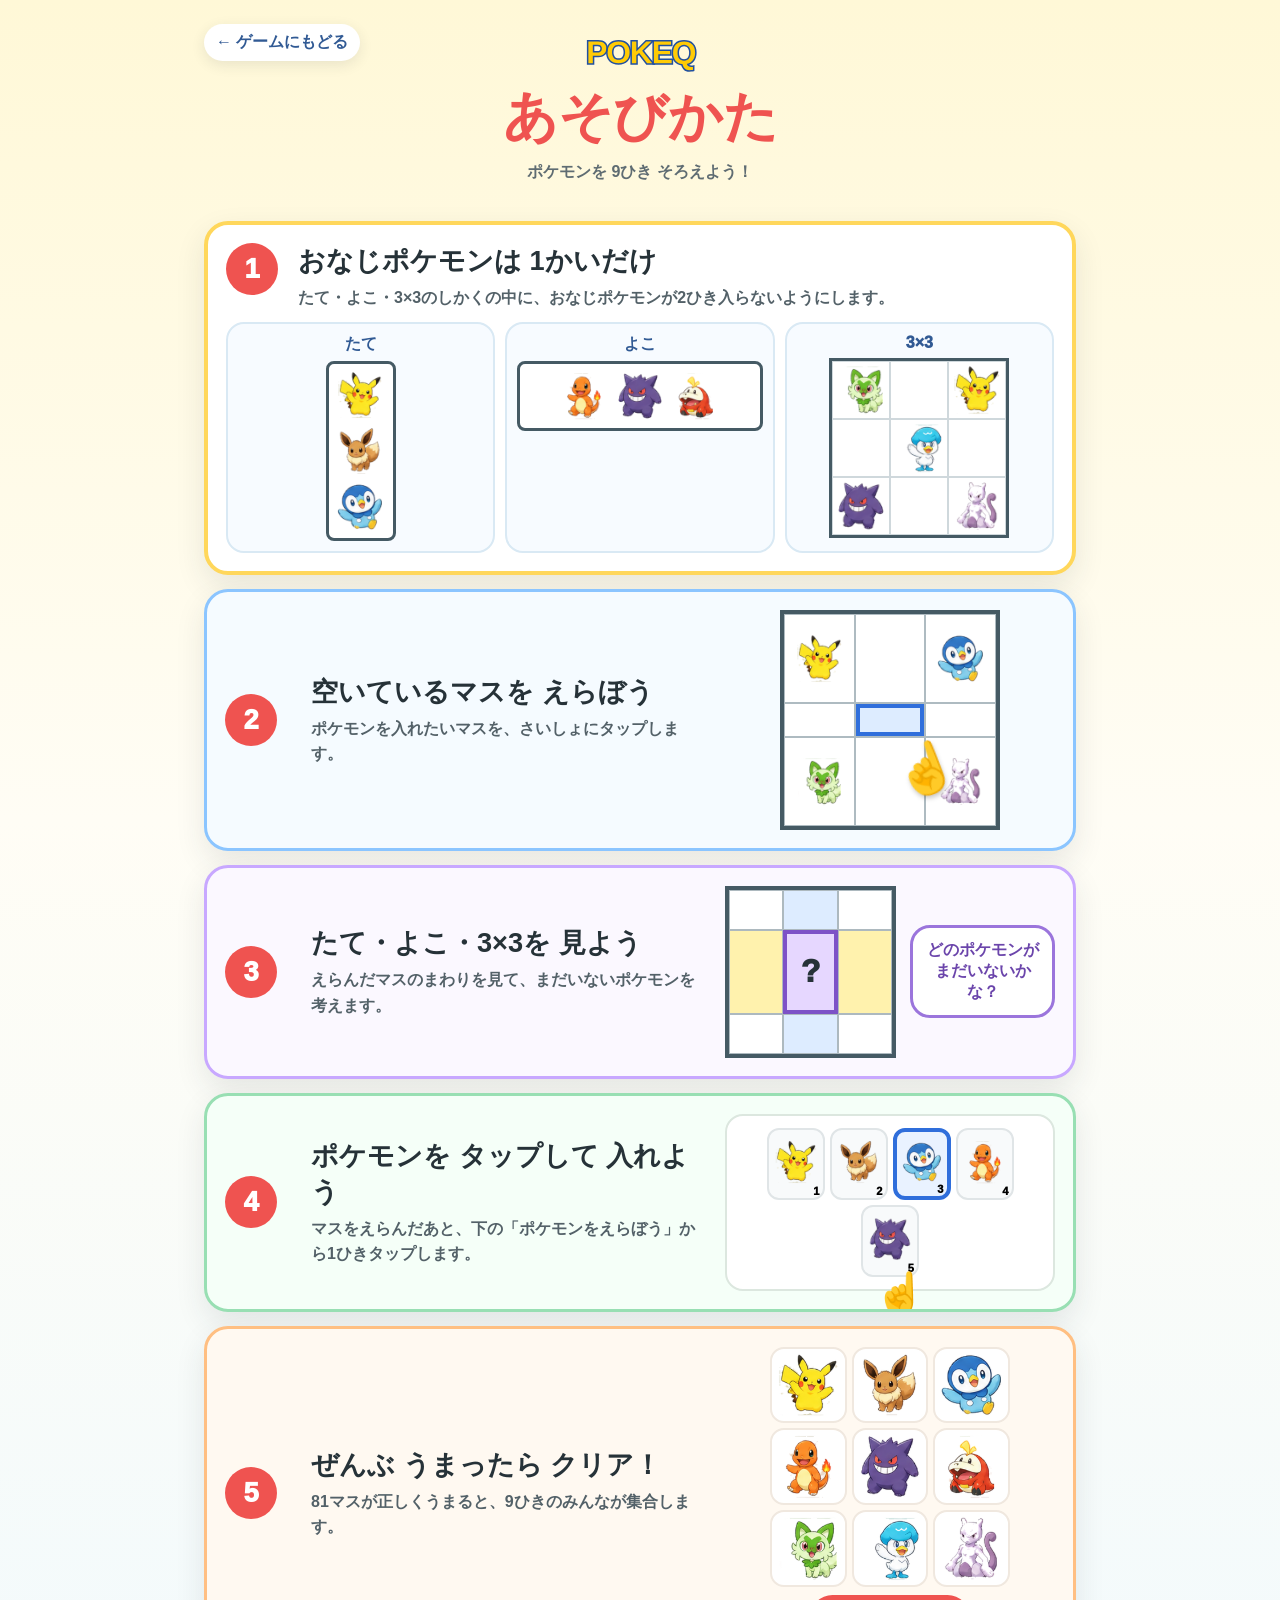
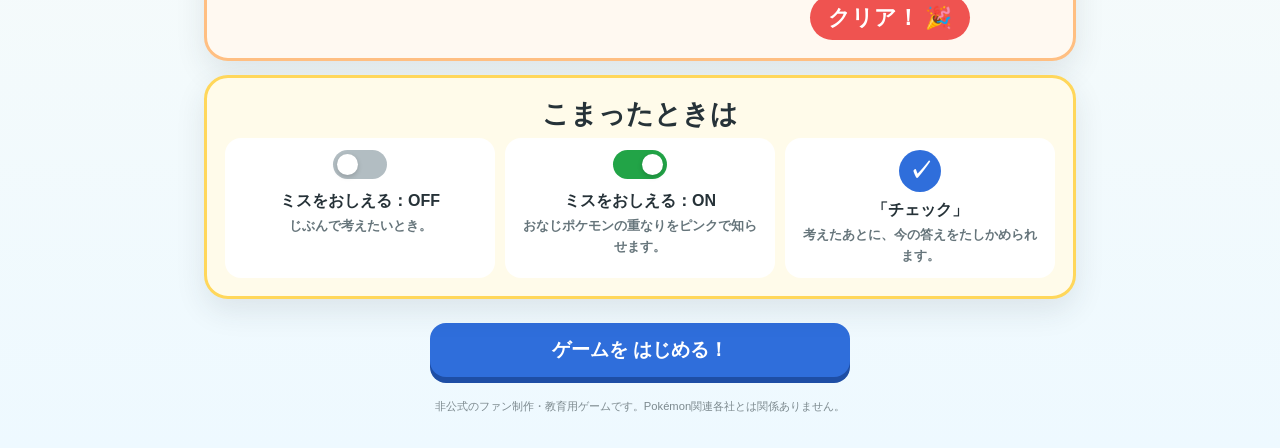
==== howto.html @ b2d79b50 "Add files via upload" ====
<!doctype html>
<html lang="ja">
<head>
  <meta charset="utf-8" />
  <meta name="viewport" content="width=device-width, initial-scale=1, viewport-fit=cover" />
  <meta name="theme-color" content="#fff7d6" />
  <title>あそびかた | POKEQ</title>
  <link rel="stylesheet" href="howto.css" />
</head>
<body>
  <main class="guide-shell">
    <header class="guide-header">
      <a class="back-btn" href="index.html">← ゲームにもどる</a>
      <div class="guide-title-wrap">
        <p class="guide-brand">POKEQ</p>
        <h1>あそびかた</h1>
        <p>ポケモンを 9ひき そろえよう！</p>
      </div>
    </header>

    <section class="rule-card">
      <div class="rule-number">1</div>
      <div class="rule-text">
        <h2>おなじポケモンは 1かいだけ</h2>
        <p><strong>たて</strong>・<strong>よこ</strong>・<strong>3×3のしかく</strong>の中に、おなじポケモンが2ひき入らないようにします。</p>
      </div>
      <div class="rule-visual triple-example" aria-label="たて、よこ、3×3のルールの例">
        <div class="mini-rule">
          <span>たて</span>
          <div class="line vertical-line">
            <img src="images/1_pikachu.png" alt="ピカチュウ"><img src="images/2_eevee.png" alt="イーブイ"><img src="images/3_piplup.png" alt="ポッチャマ">
          </div>
        </div>
        <div class="mini-rule">
          <span>よこ</span>
          <div class="line horizontal-line">
            <img src="images/4_charmander.png" alt="ヒトカゲ"><img src="images/5_gengar.png" alt="ゲンガー"><img src="images/6_fuecoco.png" alt="ホゲータ">
          </div>
        </div>
        <div class="mini-rule">
          <span>3×3</span>
          <div class="block3">
            <img src="images/7_sprigatito.png" alt="ニャオハ"><span></span><img src="images/1_pikachu.png" alt="ピカチュウ">
            <span></span><img src="images/8_quaxly.png" alt="クワッス"><span></span>
            <img src="images/5_gengar.png" alt="ゲンガー"><span></span><img src="images/9_mewtwo.png" alt="ミュウツー">
          </div>
        </div>
      </div>
    </section>

    <section class="step-card blue">
      <div class="step-number">2</div>
      <div class="step-copy">
        <h2>空いているマスを えらぼう</h2>
        <p>ポケモンを入れたいマスを、さいしょにタップします。</p>
      </div>
      <div class="board-picture select-picture" aria-hidden="true">
        <div class="bcell"><img src="images/1_pikachu.png"></div><div class="bcell"></div><div class="bcell"><img src="images/3_piplup.png"></div>
        <div class="bcell"></div><div class="bcell chosen"></div><div class="bcell"></div>
        <div class="bcell"><img src="images/7_sprigatito.png"></div><div class="bcell"></div><div class="bcell"><img src="images/9_mewtwo.png"></div>
        <div class="finger">☝️</div>
      </div>
    </section>

    <section class="step-card purple">
      <div class="step-number">3</div>
      <div class="step-copy">
        <h2>たて・よこ・3×3を 見よう</h2>
        <p>えらんだマスのまわりを見て、<strong>まだいないポケモン</strong>を考えます。</p>
      </div>
      <div class="look-picture" aria-label="たて、よこ、3×3を見るイラスト">
        <div class="look-grid">
          <span></span><span class="col-hi"></span><span></span>
          <span class="row-hi"></span><span class="focus">?</span><span class="row-hi"></span>
          <span></span><span class="col-hi"></span><span></span>
        </div>
        <div class="thought">どのポケモンが<br>まだいないかな？</div>
      </div>
    </section>

    <section class="step-card green">
      <div class="step-number">4</div>
      <div class="step-copy">
        <h2>ポケモンを タップして 入れよう</h2>
        <p>マスをえらんだあと、下の「ポケモンをえらぼう」から1ひきタップします。</p>
      </div>
      <div class="palette-picture" aria-label="ポケモンを選ぶイラスト">
        <button><img src="images/1_pikachu.png" alt="ピカチュウ"><small>1</small></button>
        <button><img src="images/2_eevee.png" alt="イーブイ"><small>2</small></button>
        <button class="picked"><img src="images/3_piplup.png" alt="ポッチャマ"><small>3</small></button>
        <button><img src="images/4_charmander.png" alt="ヒトカゲ"><small>4</small></button>
        <button><img src="images/5_gengar.png" alt="ゲンガー"><small>5</small></button>
        <span class="tap-mark">☝️</span>
      </div>
    </section>

    <section class="step-card orange">
      <div class="step-number">5</div>
      <div class="step-copy">
        <h2>ぜんぶ うまったら クリア！</h2>
        <p>81マスが正しくうまると、9ひきのみんなが集合します。</p>
      </div>
      <div class="finish-picture" aria-label="クリアのイラスト">
        <div class="party-grid">
          <img src="images/1_pikachu.png" alt="ピカチュウ"><img src="images/2_eevee.png" alt="イーブイ"><img src="images/3_piplup.png" alt="ポッチャマ">
          <img src="images/4_charmander.png" alt="ヒトカゲ"><img src="images/5_gengar.png" alt="ゲンガー"><img src="images/6_fuecoco.png" alt="ホゲータ">
          <img src="images/7_sprigatito.png" alt="ニャオハ"><img src="images/8_quaxly.png" alt="クワッス"><img src="images/9_mewtwo.png" alt="ミュウツー">
        </div>
        <strong>クリア！ 🎉</strong>
      </div>
    </section>

    <section class="help-card">
      <h2>こまったときは</h2>
      <div class="help-grid">
        <div><span class="fake-switch off"><i></i></span><strong>ミスをおしえる：OFF</strong><p>じぶんで考えたいとき。</p></div>
        <div><span class="fake-switch on"><i></i></span><strong>ミスをおしえる：ON</strong><p>おなじポケモンの重なりをピンクで知らせます。</p></div>
        <div><span class="check-icon">✓</span><strong>「チェック」</strong><p>考えたあとに、今の答えをたしかめられます。</p></div>
      </div>
    </section>

    <a class="start-btn" href="index.html">ゲームを はじめる！</a>

    <footer>非公式のファン制作・教育用ゲームです。Pokémon関連各社とは関係ありません。</footer>
  </main>
</body>
</html>
---- howto.css ----
:root {
  --ink:#263238; --blue:#2f6edb; --yellow:#ffcb05; --red:#ef5350; --green:#22a447;
}
* { box-sizing:border-box; }
html,body { margin:0; min-height:100%; font-family:-apple-system,BlinkMacSystemFont,"Segoe UI","Hiragino Sans","Yu Gothic","Meiryo",sans-serif; color:var(--ink); }
body { background:linear-gradient(180deg,#fff8d7,#fffdf5 40%,#eef9ff); }
.guide-shell { width:min(900px,100%); margin:0 auto; padding:14px 14px 34px; }
.guide-header { position:relative; text-align:center; padding:14px 8px 22px; }
.back-btn { display:inline-block; position:absolute; left:0; top:10px; text-decoration:none; color:#315a94; background:white; padding:8px 12px; border-radius:999px; font-weight:900; box-shadow:0 4px 14px rgba(38,50,56,.1); }
.guide-brand { margin:0; color:#ffcb05; -webkit-text-stroke:1.5px #2150a0; font-size:2rem; font-weight:1000; letter-spacing:-.04em; }
.guide-title-wrap h1 { margin:2px 0 0; font-size:clamp(2rem,8vw,3.4rem); color:#ef5350; }
.guide-title-wrap > p:last-child { margin:5px 0 0; font-weight:900; color:#5f6c72; }
.rule-card,.step-card,.help-card { position:relative; margin:14px 0; padding:18px; border-radius:24px; background:white; box-shadow:0 12px 30px rgba(38,50,56,.1); overflow:hidden; }
.rule-card { border:4px solid #ffd75b; }
.step-card { display:grid; grid-template-columns:70px 1fr minmax(220px,330px); gap:16px; align-items:center; border:3px solid transparent; }
.step-card.blue{ border-color:#8bc5ff; background:#f5fbff; } .step-card.purple{ border-color:#c8a8ff; background:#fbf8ff; } .step-card.green{ border-color:#98dfb3; background:#f5fff8; } .step-card.orange{ border-color:#ffbf82; background:#fff9f1; }
.rule-number,.step-number { width:52px; height:52px; display:grid; place-items:center; border-radius:50%; color:white; font-weight:1000; font-size:1.7rem; background:#ef5350; }
.rule-card { display:grid; grid-template-columns:60px 1fr; gap:12px; }
.rule-visual { grid-column:1/-1; }
h2 { margin:0 0 6px; font-size:clamp(1.25rem,4vw,1.7rem); }
p { line-height:1.6; }
.rule-text p,.step-copy p { margin:0; font-weight:700; color:#536168; }
.triple-example { display:grid; grid-template-columns:repeat(3,1fr); gap:10px; }
.mini-rule { border-radius:18px; padding:10px; background:#f7fbff; border:2px solid #d9e9f4; text-align:center; font-weight:1000; }
.mini-rule>span { display:block; margin-bottom:6px; color:#315a94; }
.line { margin:auto; display:flex; justify-content:center; gap:2px; background:white; border:3px solid #455a64; border-radius:8px; padding:4px; }
.line img { width:54px; height:54px; object-fit:contain; }
.vertical-line { width:70px; flex-direction:column; }
.horizontal-line { min-height:70px; align-items:center; }
.block3 { width:180px; height:180px; margin:auto; display:grid; grid-template-columns:repeat(3,1fr); border:3px solid #455a64; background:white; }
.block3>* { border:1px solid #cfd8dc; min-width:0; min-height:0; }
.block3 img { width:100%; height:100%; object-fit:contain; }
.board-picture { position:relative; display:grid; grid-template-columns:repeat(3,1fr); width:220px; aspect-ratio:1; background:white; border:4px solid #455a64; justify-self:center; }
.bcell { border:1px solid #aebbc1; display:grid; place-items:center; min-width:0; }
.bcell img { width:80%; height:80%; object-fit:contain; }
.bcell.chosen { background:#ddecff; box-shadow:inset 0 0 0 4px #2f6edb; }
.finger { position:absolute; font-size:3rem; right:42px; bottom:28px; transform:rotate(-20deg); filter:drop-shadow(0 3px 2px rgba(0,0,0,.2)); }
.look-picture { display:flex; gap:14px; align-items:center; justify-content:center; }
.look-grid { width:190px; aspect-ratio:1; display:grid; grid-template-columns:repeat(3,1fr); border:4px solid #455a64; background:white; }
.look-grid span { border:1px solid #adb9bf; display:grid; place-items:center; font-weight:1000; }
.look-grid .row-hi { background:#fff2ad; } .look-grid .col-hi { background:#ddecff; } .look-grid .focus { background:#e6d7ff; border:4px solid #7d52c7; font-size:2rem; }
.thought { padding:12px; border-radius:20px; background:white; border:3px solid #9b75dc; color:#6b45ab; font-weight:1000; text-align:center; }
.palette-picture { position:relative; display:flex; flex-wrap:wrap; gap:5px; justify-content:center; padding:12px; border-radius:18px; background:white; border:2px solid #dce7df; }
.palette-picture button { position:relative; width:58px; height:72px; border:2px solid #e0e5e7; border-radius:12px; background:#f8fafb; padding:2px; pointer-events:none; }
.palette-picture button.picked { border:4px solid #2f6edb; background:#e9f2ff; }
.palette-picture img { width:100%; height:54px; object-fit:contain; }
.palette-picture small { position:absolute; right:3px; bottom:1px; font-weight:1000; }
.tap-mark { position:absolute; left:45%; bottom:-28px; font-size:2.5rem; }
.finish-picture { text-align:center; }
.party-grid { width:240px; margin:0 auto 8px; display:grid; grid-template-columns:repeat(3,1fr); gap:5px; }
.party-grid img { width:100%; aspect-ratio:1; object-fit:contain; background:white; border-radius:14px; border:2px solid #f0e8df; }
.finish-picture strong { display:inline-block; padding:8px 18px; border-radius:999px; background:#ef5350; color:white; font-size:1.35rem; }
.help-card { background:#fffbea; border:3px solid #ffd75b; }
.help-card h2 { text-align:center; }
.help-grid { display:grid; grid-template-columns:repeat(3,1fr); gap:10px; }
.help-grid>div { padding:12px; border-radius:16px; background:white; text-align:center; }
.help-grid strong { display:block; margin:8px 0 3px; }
.help-grid p { margin:0; font-size:.82rem; color:#66757b; font-weight:700; }
.fake-switch { position:relative; display:inline-block; width:54px; height:29px; border-radius:99px; background:#b2bdc2; }
.fake-switch i { position:absolute; top:4px; left:4px; width:21px; height:21px; border-radius:50%; background:white; box-shadow:0 2px 5px rgba(0,0,0,.18); }
.fake-switch.on { background:#22a447; } .fake-switch.on i { left:29px; }
.check-icon { width:42px; height:42px; margin:auto; display:grid; place-items:center; border-radius:50%; background:#2f6edb; color:white; font-size:1.5rem; font-weight:1000; }
.start-btn { display:block; width:min(420px,100%); margin:24px auto 10px; padding:14px; border-radius:16px; background:#2f6edb; color:white; text-align:center; text-decoration:none; font-weight:1000; font-size:1.2rem; box-shadow:0 6px 0 #1e4ea5; }
footer { margin-top:22px; text-align:center; font-size:.7rem; color:#7c898e; }
@media(max-width:720px){
  .guide-header { padding-top:60px; } .back-btn { left:50%; transform:translateX(-50%); white-space:nowrap; }
  .step-card { grid-template-columns:56px 1fr; } .step-card> :nth-child(3) { grid-column:1/-1; }
  .triple-example { grid-template-columns:1fr; }
  .horizontal-line { width:min(240px,100%); }
  .help-grid { grid-template-columns:1fr; }
  .rule-card { grid-template-columns:52px 1fr; }
}
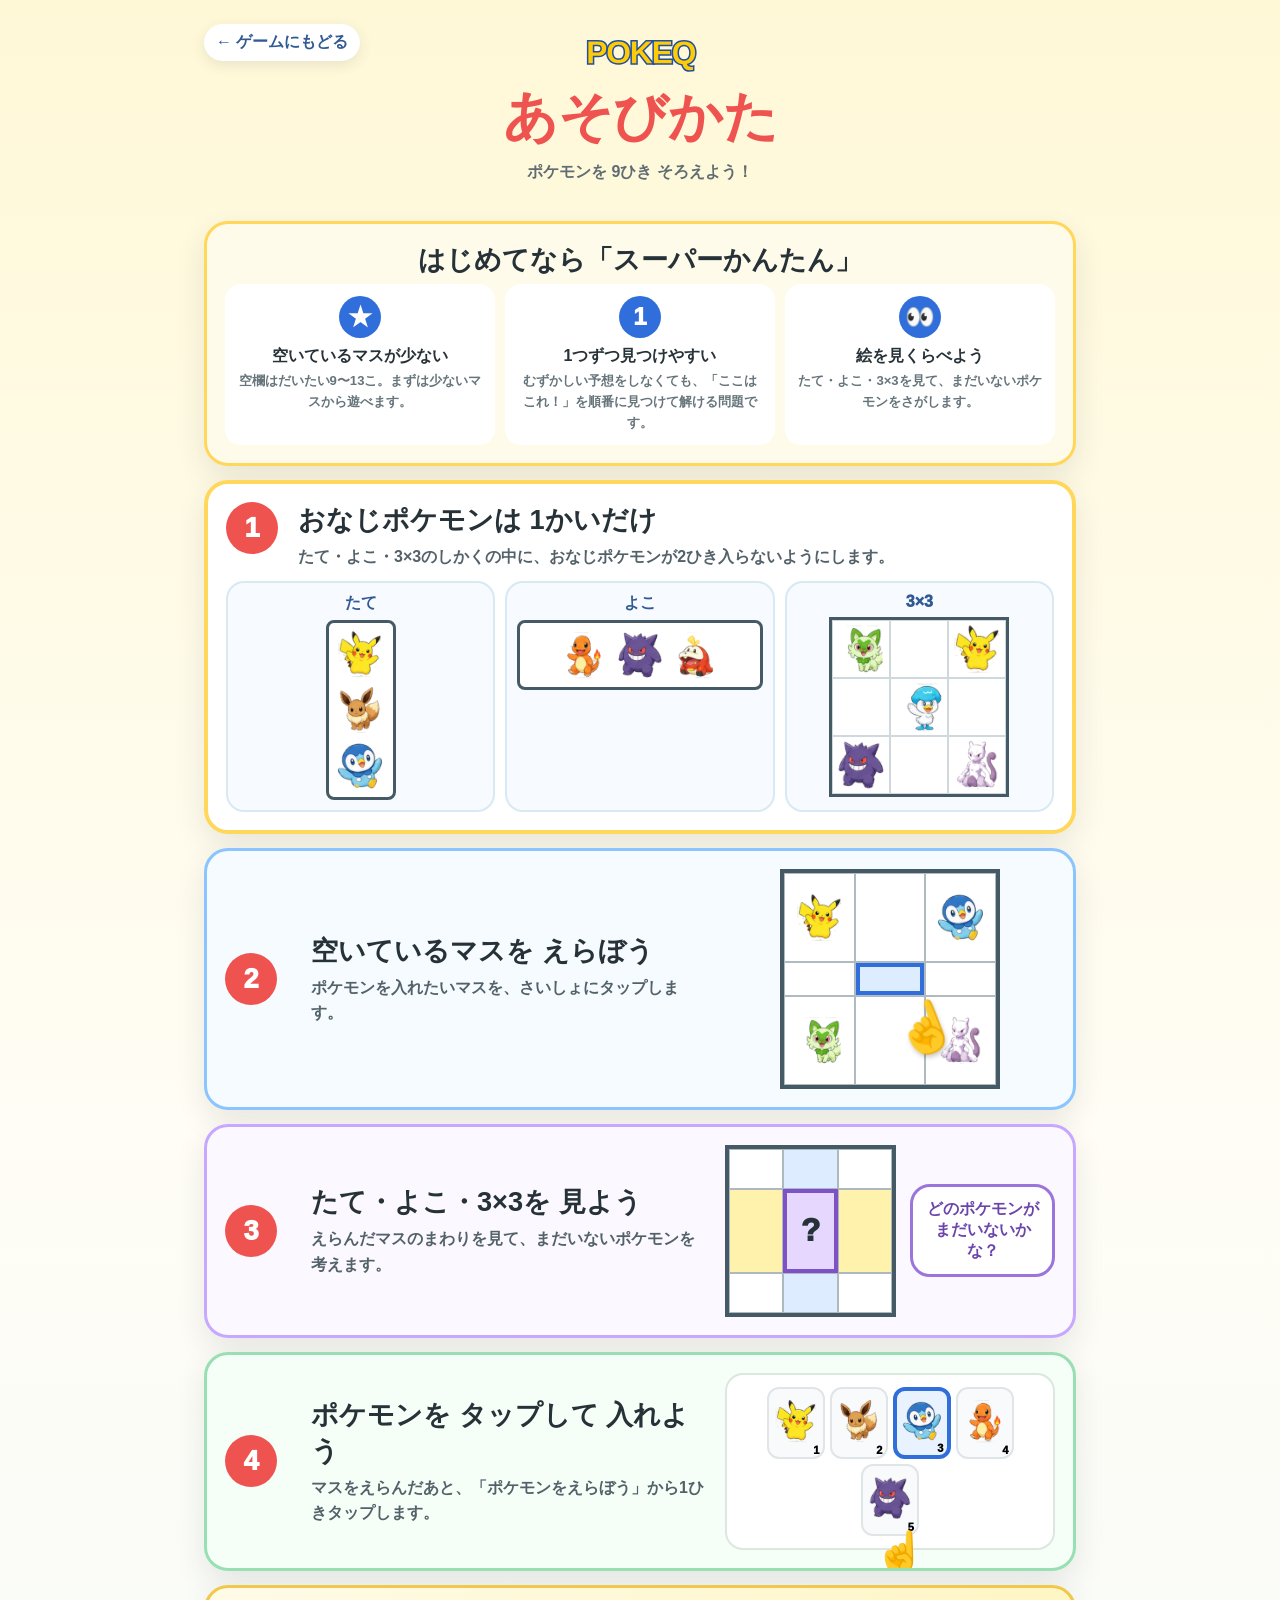
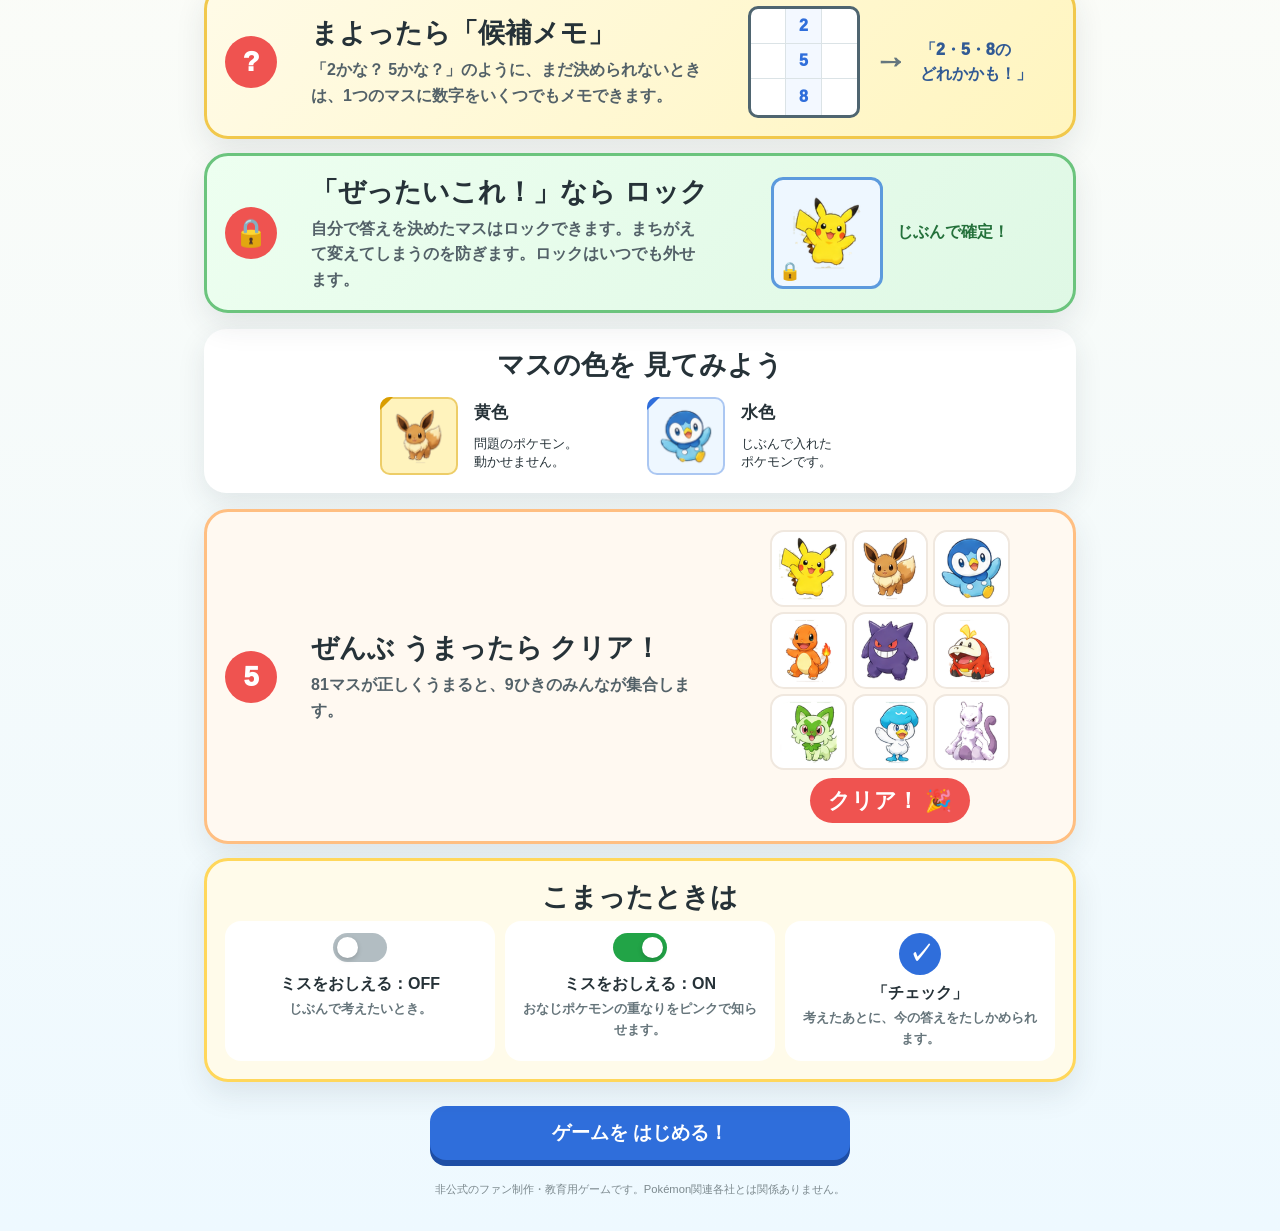
==== commit 30346f0b: "Add files via upload" ====
--- a/howto.html
+++ b/howto.html
@@ -18,6 +18,15 @@
       </div>
     </header>
 
+    <section class="help-card starter-card">
+      <h2>はじめてなら「スーパーかんたん」</h2>
+      <div class="help-grid">
+        <div><span class="check-icon">★</span><strong>空いているマスが少ない</strong><p>空欄はだいたい9〜13こ。まずは少ないマスから遊べます。</p></div>
+        <div><span class="check-icon">1</span><strong>1つずつ見つけやすい</strong><p>むずかしい予想をしなくても、「ここはこれ！」を順番に見つけて解ける問題です。</p></div>
+        <div><span class="check-icon">👀</span><strong>絵を見くらべよう</strong><p>たて・よこ・3×3を見て、まだいないポケモンをさがします。</p></div>
+      </div>
+    </section>
+
     <section class="rule-card">
       <div class="rule-number">1</div>
       <div class="rule-text">
@@ -25,35 +34,15 @@
         <p><strong>たて</strong>・<strong>よこ</strong>・<strong>3×3のしかく</strong>の中に、おなじポケモンが2ひき入らないようにします。</p>
       </div>
       <div class="rule-visual triple-example" aria-label="たて、よこ、3×3のルールの例">
-        <div class="mini-rule">
-          <span>たて</span>
-          <div class="line vertical-line">
-            <img src="images/1_pikachu.png" alt="ピカチュウ"><img src="images/2_eevee.png" alt="イーブイ"><img src="images/3_piplup.png" alt="ポッチャマ">
-          </div>
-        </div>
-        <div class="mini-rule">
-          <span>よこ</span>
-          <div class="line horizontal-line">
-            <img src="images/4_charmander.png" alt="ヒトカゲ"><img src="images/5_gengar.png" alt="ゲンガー"><img src="images/6_fuecoco.png" alt="ホゲータ">
-          </div>
-        </div>
-        <div class="mini-rule">
-          <span>3×3</span>
-          <div class="block3">
-            <img src="images/7_sprigatito.png" alt="ニャオハ"><span></span><img src="images/1_pikachu.png" alt="ピカチュウ">
-            <span></span><img src="images/8_quaxly.png" alt="クワッス"><span></span>
-            <img src="images/5_gengar.png" alt="ゲンガー"><span></span><img src="images/9_mewtwo.png" alt="ミュウツー">
-          </div>
-        </div>
+        <div class="mini-rule"><span>たて</span><div class="line vertical-line"><img src="images/1_pikachu.png" alt="ピカチュウ"><img src="images/2_eevee.png" alt="イーブイ"><img src="images/3_piplup.png" alt="ポッチャマ"></div></div>
+        <div class="mini-rule"><span>よこ</span><div class="line horizontal-line"><img src="images/4_charmander.png" alt="ヒトカゲ"><img src="images/5_gengar.png" alt="ゲンガー"><img src="images/6_fuecoco.png" alt="ホゲータ"></div></div>
+        <div class="mini-rule"><span>3×3</span><div class="block3"><img src="images/7_sprigatito.png" alt="ニャオハ"><span></span><img src="images/1_pikachu.png" alt="ピカチュウ"><span></span><img src="images/8_quaxly.png" alt="クワッス"><span></span><img src="images/5_gengar.png" alt="ゲンガー"><span></span><img src="images/9_mewtwo.png" alt="ミュウツー"></div></div>
       </div>
     </section>
 
     <section class="step-card blue">
       <div class="step-number">2</div>
-      <div class="step-copy">
-        <h2>空いているマスを えらぼう</h2>
-        <p>ポケモンを入れたいマスを、さいしょにタップします。</p>
-      </div>
+      <div class="step-copy"><h2>空いているマスを えらぼう</h2><p>ポケモンを入れたいマスを、さいしょにタップします。</p></div>
       <div class="board-picture select-picture" aria-hidden="true">
         <div class="bcell"><img src="images/1_pikachu.png"></div><div class="bcell"></div><div class="bcell"><img src="images/3_piplup.png"></div>
         <div class="bcell"></div><div class="bcell chosen"></div><div class="bcell"></div>
@@ -64,50 +53,46 @@
 
     <section class="step-card purple">
       <div class="step-number">3</div>
-      <div class="step-copy">
-        <h2>たて・よこ・3×3を 見よう</h2>
-        <p>えらんだマスのまわりを見て、<strong>まだいないポケモン</strong>を考えます。</p>
-      </div>
-      <div class="look-picture" aria-label="たて、よこ、3×3を見るイラスト">
-        <div class="look-grid">
-          <span></span><span class="col-hi"></span><span></span>
-          <span class="row-hi"></span><span class="focus">?</span><span class="row-hi"></span>
-          <span></span><span class="col-hi"></span><span></span>
-        </div>
-        <div class="thought">どのポケモンが<br>まだいないかな？</div>
-      </div>
+      <div class="step-copy"><h2>たて・よこ・3×3を 見よう</h2><p>えらんだマスのまわりを見て、<strong>まだいないポケモン</strong>を考えます。</p></div>
+      <div class="look-picture" aria-label="たて、よこ、3×3を見るイラスト"><div class="look-grid"><span></span><span class="col-hi"></span><span></span><span class="row-hi"></span><span class="focus">?</span><span class="row-hi"></span><span></span><span class="col-hi"></span><span></span></div><div class="thought">どのポケモンが<br>まだいないかな？</div></div>
     </section>
 
     <section class="step-card green">
       <div class="step-number">4</div>
-      <div class="step-copy">
-        <h2>ポケモンを タップして 入れよう</h2>
-        <p>マスをえらんだあと、下の「ポケモンをえらぼう」から1ひきタップします。</p>
+      <div class="step-copy"><h2>ポケモンを タップして 入れよう</h2><p>マスをえらんだあと、「ポケモンをえらぼう」から1ひきタップします。</p></div>
+      <div class="palette-picture" aria-label="ポケモンを選ぶイラスト">
+        <button><img src="images/1_pikachu.png" alt="ピカチュウ"><small>1</small></button><button><img src="images/2_eevee.png" alt="イーブイ"><small>2</small></button><button class="picked"><img src="images/3_piplup.png" alt="ポッチャマ"><small>3</small></button><button><img src="images/4_charmander.png" alt="ヒトカゲ"><small>4</small></button><button><img src="images/5_gengar.png" alt="ゲンガー"><small>5</small></button><span class="tap-mark">☝️</span>
       </div>
-      <div class="palette-picture" aria-label="ポケモンを選ぶイラスト">
-        <button><img src="images/1_pikachu.png" alt="ピカチュウ"><small>1</small></button>
-        <button><img src="images/2_eevee.png" alt="イーブイ"><small>2</small></button>
-        <button class="picked"><img src="images/3_piplup.png" alt="ポッチャマ"><small>3</small></button>
-        <button><img src="images/4_charmander.png" alt="ヒトカゲ"><small>4</small></button>
-        <button><img src="images/5_gengar.png" alt="ゲンガー"><small>5</small></button>
-        <span class="tap-mark">☝️</span>
+    </section>
+
+    <section class="step-card note-step">
+      <div class="step-number">?</div>
+      <div class="step-copy"><h2>まよったら「候補メモ」</h2><p>「2かな？ 5かな？」のように、まだ決められないときは、1つのマスに<strong>数字をいくつでも</strong>メモできます。</p></div>
+      <div class="candidate-demo" aria-label="候補メモの例">
+        <div class="candidate-cell"><span></span><span class="on">2</span><span></span><span></span><span class="on">5</span><span></span><span></span><span class="on">8</span><span></span></div>
+        <div class="candidate-arrow">→</div>
+        <div class="candidate-copy">「2・5・8の<br>どれかかも！」</div>
+      </div>
+    </section>
+
+    <section class="step-card lock-step">
+      <div class="step-number">🔒</div>
+      <div class="step-copy"><h2>「ぜったいこれ！」なら ロック</h2><p>自分で答えを決めたマスはロックできます。まちがえて変えてしまうのを防ぎます。ロックはいつでも外せます。</p></div>
+      <div class="lock-demo"><div class="mini-user-cell"><img src="images/1_pikachu.png" alt="ピカチュウ"><span>🔒</span></div><strong>じぶんで確定！</strong></div>
+    </section>
+
+    <section class="compare-card">
+      <h2>マスの色を 見てみよう</h2>
+      <div class="compare-grid">
+        <div><span class="compare-cell given"><img src="images/2_eevee.png" alt="イーブイ"></span><strong>黄色</strong><p>問題のポケモン。<br>動かせません。</p></div>
+        <div><span class="compare-cell mine"><img src="images/3_piplup.png" alt="ポッチャマ"></span><strong>水色</strong><p>じぶんで入れた<br>ポケモンです。</p></div>
       </div>
     </section>
 
     <section class="step-card orange">
       <div class="step-number">5</div>
-      <div class="step-copy">
-        <h2>ぜんぶ うまったら クリア！</h2>
-        <p>81マスが正しくうまると、9ひきのみんなが集合します。</p>
-      </div>
-      <div class="finish-picture" aria-label="クリアのイラスト">
-        <div class="party-grid">
-          <img src="images/1_pikachu.png" alt="ピカチュウ"><img src="images/2_eevee.png" alt="イーブイ"><img src="images/3_piplup.png" alt="ポッチャマ">
-          <img src="images/4_charmander.png" alt="ヒトカゲ"><img src="images/5_gengar.png" alt="ゲンガー"><img src="images/6_fuecoco.png" alt="ホゲータ">
-          <img src="images/7_sprigatito.png" alt="ニャオハ"><img src="images/8_quaxly.png" alt="クワッス"><img src="images/9_mewtwo.png" alt="ミュウツー">
-        </div>
-        <strong>クリア！ 🎉</strong>
-      </div>
+      <div class="step-copy"><h2>ぜんぶ うまったら クリア！</h2><p>81マスが正しくうまると、9ひきのみんなが集合します。</p></div>
+      <div class="finish-picture" aria-label="クリアのイラスト"><div class="party-grid"><img src="images/1_pikachu.png" alt="ピカチュウ"><img src="images/2_eevee.png" alt="イーブイ"><img src="images/3_piplup.png" alt="ポッチャマ"><img src="images/4_charmander.png" alt="ヒトカゲ"><img src="images/5_gengar.png" alt="ゲンガー"><img src="images/6_fuecoco.png" alt="ホゲータ"><img src="images/7_sprigatito.png" alt="ニャオハ"><img src="images/8_quaxly.png" alt="クワッス"><img src="images/9_mewtwo.png" alt="ミュウツー"></div><strong>クリア！ 🎉</strong></div>
     </section>
 
     <section class="help-card">
@@ -120,7 +105,6 @@
     </section>
 
     <a class="start-btn" href="index.html">ゲームを はじめる！</a>
-
     <footer>非公式のファン制作・教育用ゲームです。Pokémon関連各社とは関係ありません。</footer>
   </main>
 </body>
--- a/howto.css
+++ b/howto.css
@@ -70,3 +70,36 @@
   .help-grid { grid-template-columns:1fr; }
   .rule-card { grid-template-columns:52px 1fr; }
 }
+
+/* v4 guide additions */
+.note-step { background: linear-gradient(135deg, #fffbe7, #fff5bf); border-color: #f1c84c; }
+.lock-step { background: linear-gradient(135deg, #edfff0, #dff8e5); border-color: #6bc47d; }
+.candidate-demo, .lock-demo { display:flex; align-items:center; justify-content:center; gap:14px; min-width:240px; }
+.candidate-cell { width:112px; height:112px; display:grid; grid-template-columns:repeat(3,1fr); grid-template-rows:repeat(3,1fr); border:3px solid #4f6570; border-radius:10px; background:white; overflow:hidden; }
+.candidate-cell span { display:grid; place-items:center; border-right:1px solid #dbe3e6; border-bottom:1px solid #dbe3e6; font-weight:1000; color:#2f6edb; }
+.candidate-cell span:nth-child(3n) { border-right:0; }
+.candidate-cell span:nth-last-child(-n+3) { border-bottom:0; }
+.candidate-cell .on { background:#f3f8ff; }
+.candidate-arrow { font-size:2rem; font-weight:1000; color:#65767e; }
+.candidate-copy { font-weight:1000; color:#315a94; line-height:1.5; }
+.mini-user-cell { position:relative; width:112px; height:112px; display:grid; place-items:center; border:3px solid #5c9add; border-radius:12px; background:#eef7ff; }
+.mini-user-cell img { width:80%; height:80%; object-fit:contain; }
+.mini-user-cell span { position:absolute; left:5px; bottom:4px; font-size:1.1rem; }
+.lock-demo strong { color:#24713b; }
+.compare-card { margin:16px 0; padding:18px; border-radius:22px; background:white; box-shadow:0 10px 28px rgba(38,50,56,.1); }
+.compare-card h2 { margin:0 0 14px; text-align:center; }
+.compare-grid { display:grid; grid-template-columns:1fr 1fr; gap:14px; max-width:520px; margin:0 auto; }
+.compare-grid > div { display:grid; grid-template-columns:82px 1fr; grid-template-rows:auto auto; column-gap:12px; align-items:center; }
+.compare-cell { grid-row:1 / 3; position:relative; width:78px; height:78px; display:grid; place-items:center; border-radius:10px; overflow:hidden; }
+.compare-cell img { width:80%; height:80%; object-fit:contain; }
+.compare-cell.given { background:#fff3bd; box-shadow:inset 0 0 0 2px rgba(215,158,0,.45); }
+.compare-cell.mine { background:#eef7ff; box-shadow:inset 0 0 0 2px rgba(47,110,219,.35); }
+.compare-cell::before { content:""; position:absolute; top:0; left:0; width:0; height:0; border-top:13px solid #d99d00; border-right:13px solid transparent; }
+.compare-cell.mine::before { border-top-color:#2f6edb; }
+.compare-grid strong { font-size:1.05rem; }
+.compare-grid p { margin:3px 0 0; font-size:.82rem; line-height:1.4; }
+@media (max-width:650px) {
+  .candidate-demo, .lock-demo { min-width:0; width:100%; }
+  .candidate-cell, .mini-user-cell { width:92px; height:92px; }
+  .compare-grid { grid-template-columns:1fr; }
+}
